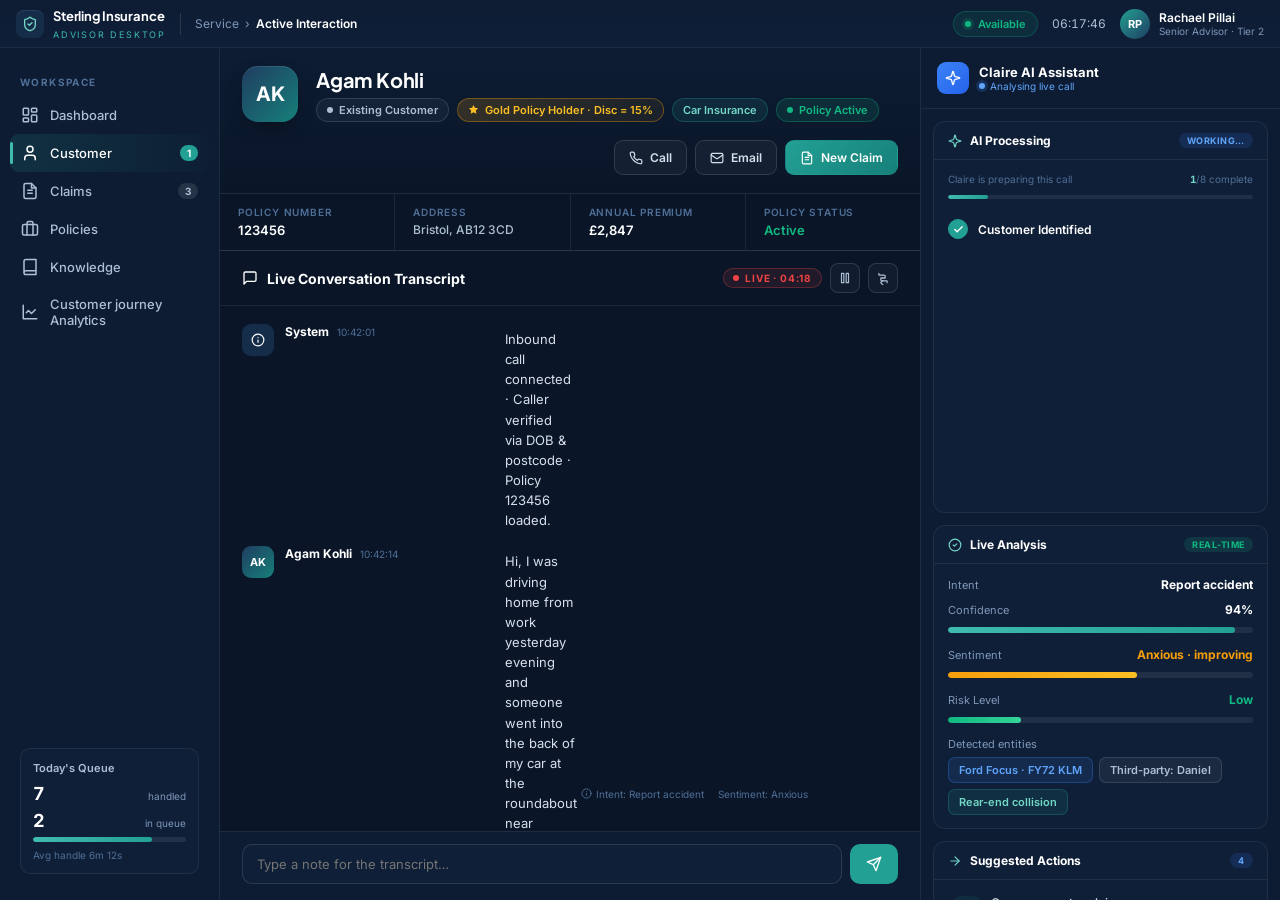
==== agent.html @ 0372c619 "Add files via upload" ====
<!doctype html>
<html lang="en">
  <head>
    <meta charset="UTF-8" />
    <meta name="viewport" content="width=device-width, initial-scale=1.0" />
    <title>Advisor Desktop — Sterling Insurance Group</title>
    <meta name="description" content="Sterling Insurance Group contact centre advisor desktop." />
    <link rel="preconnect" href="https://fonts.googleapis.com" />
    <link rel="preconnect" href="https://fonts.gstatic.com" crossorigin />
    <link href="https://fonts.googleapis.com/css2?family=Inter:wght@400;500;600;700&family=Plus+Jakarta+Sans:wght@500;600;700;800&display=swap" rel="stylesheet" />
    <style>
      :root {
        --navy-950: #060f1e;
        --navy-900: #0a1628;
        --navy-850: #0d1c33;
        --navy-800: #0f1f37;
        --navy-750: #13283f;
        --navy-700: #162d4a;
        --navy-600: #1f3d61;
        --navy-500: #2f5279;
        --navy-400: #4f6f97;
        --navy-300: #7f97b8;
        --navy-200: #aebfd4;
        --navy-100: #d6e0ec;
        --navy-50: #eef2f7;
        --teal-300: #73d6c7;
        --teal-400: #3fbcae;
        --teal-500: #22a093;
        --teal-600: #16807a;
        --blue: #3b82f6;
        --blue-light: #60a5fa;
        --amber: #f59e0b;
        --red: #ef4444;
        --green: #10b981;
        --line: rgba(255,255,255,0.07);
        --line-strong: rgba(255,255,255,0.12);
      }
      * { box-sizing: border-box; }
      html, body { margin: 0; padding: 0; height: 100%; }
      body {
        font-family: 'Inter', system-ui, -apple-system, 'Segoe UI', Roboto, sans-serif;
        background: var(--navy-950);
        color: var(--navy-100);
        overflow: hidden;
        -webkit-font-smoothing: antialiased;
        font-size: 14px;
      }
      .display { font-family: 'Plus Jakarta Sans', 'Inter', system-ui, sans-serif; }
      ::-webkit-scrollbar { width: 8px; height: 8px; }
      ::-webkit-scrollbar-track { background: transparent; }
      ::-webkit-scrollbar-thumb { background: rgba(255,255,255,0.1); border-radius: 8px; }
      ::-webkit-scrollbar-thumb:hover { background: rgba(255,255,255,0.18); }

      .app { display: grid; grid-template-rows: 48px 1fr; height: 100vh; }

      /* Top bar */
      .topbar {
        display: flex; align-items: center; justify-content: space-between;
        padding: 0 16px;
        background: linear-gradient(180deg, var(--navy-850), var(--navy-800));
        border-bottom: 1px solid var(--line);
        z-index: 20;
      }
      .topbar-left { display: flex; align-items: center; gap: 14px; }
      .brand { display: flex; align-items: center; gap: 9px; text-decoration: none; color: #fff; }
      .brand-mark {
        height: 28px; width: 28px; border-radius: 8px; background: var(--navy-700);
        display: grid; place-items: center; box-shadow: inset 0 1px 0 rgba(255,255,255,0.08);
      }
      .brand-mark svg { color: var(--teal-300); }
      .brand-name { font-weight: 700; font-size: 13px; letter-spacing: -0.01em; color: #fff; }
      .brand-sub { font-size: 9px; letter-spacing: 0.2em; text-transform: uppercase; color: var(--teal-400); }
      .topbar-divider { width: 1px; height: 22px; background: var(--line-strong); }
      .crumb { font-size: 12px; color: var(--navy-300); }
      .crumb b { color: #fff; font-weight: 600; }
      .topbar-right { display: flex; align-items: center; gap: 14px; }
      .status-pill {
        display: inline-flex; align-items: center; gap: 7px;
        font-size: 11px; font-weight: 600; color: var(--green);
        padding: 5px 11px; border-radius: 999px;
        background: rgba(16,185,129,0.1); border: 1px solid rgba(16,185,129,0.25);
      }
      .status-pill .dot { height: 6px; width: 6px; border-radius: 50%; background: var(--green); box-shadow: 0 0 0 3px rgba(16,185,129,0.18); animation: blink 2s infinite; }
      .clock { font-size: 12px; color: var(--navy-200); font-variant-numeric: tabular-nums; }
      .advisor { display: flex; align-items: center; gap: 9px; }
      .advisor-avatar {
        height: 30px; width: 30px; border-radius: 50%;
        background: linear-gradient(135deg, var(--teal-500), var(--navy-600));
        display: grid; place-items: center; font-size: 11px; font-weight: 700; color: #fff;
      }
      .advisor-name { font-size: 12px; font-weight: 600; color: #fff; }
      .advisor-role { font-size: 10px; color: var(--navy-300); }

      /* Body grid */
      .body { display: grid; grid-template-columns: 220px 1fr 360px; min-height: 0; }

      /* Left nav */
      .nav {
        background: var(--navy-850); border-right: 1px solid var(--line);
        display: flex; flex-direction: column; padding: 14px 10px;
        overflow-y: auto;
      }
      .nav-section { font-size: 10px; font-weight: 700; letter-spacing: 0.14em; text-transform: uppercase; color: var(--navy-400); padding: 14px 10px 8px; }
      .nav-item {
        display: flex; align-items: center; gap: 11px;
        padding: 10px 11px; border-radius: 9px; cursor: pointer;
        color: var(--navy-200); font-size: 13px; font-weight: 500;
        text-decoration: none; transition: all .15s; position: relative;
      }
      .nav-item:hover { background: rgba(255,255,255,0.04); color: #fff; }
      .nav-item.active { background: linear-gradient(90deg, rgba(34,160,147,0.16), rgba(34,160,147,0.02)); color: #fff; }
      .nav-item.active::before { content: ""; position: absolute; left: 0; top: 8px; bottom: 8px; width: 3px; border-radius: 3px; background: var(--teal-400); }
      .nav-item svg { flex: none; }
      .nav-item .badge { margin-left: auto; font-size: 10px; font-weight: 700; padding: 2px 7px; border-radius: 999px; background: var(--teal-500); color: #fff; }
      .nav-item .badge.muted { background: rgba(255,255,255,0.1); color: var(--navy-200); }
      .nav-footer { margin-top: auto; padding: 12px 10px; }
      .queue-card {
        background: var(--navy-800); border: 1px solid var(--line); border-radius: 10px; padding: 12px;
      }
      .queue-card h4 { margin: 0 0 8px; font-size: 11px; font-weight: 600; color: var(--navy-200); }
      .queue-stat { display: flex; justify-content: space-between; align-items: baseline; margin-bottom: 6px; }
      .queue-stat .v { font-size: 18px; font-weight: 700; color: #fff; font-variant-numeric: tabular-nums; }
      .queue-stat .l { font-size: 10px; color: var(--navy-300); }
      .queue-bar { height: 5px; border-radius: 4px; background: rgba(255,255,255,0.08); overflow: hidden; margin-top: 6px; }
      .queue-bar > span { display: block; height: 100%; background: linear-gradient(90deg, var(--teal-400), var(--teal-500)); border-radius: 4px; }

      /* Main */
      .main { display: grid; grid-template-rows: auto 1fr; min-width: 0; min-height: 0; background: var(--navy-900); }

      /* Customer header */
      .cust-header {
        display: flex; align-items: center; gap: 18px; flex-wrap: wrap;
        padding: 18px 22px; background: linear-gradient(180deg, var(--navy-850), var(--navy-900));
        border-bottom: 1px solid var(--line);
      }
      .cust-avatar {
        height: 56px; width: 56px; border-radius: 16px; flex: none;
        background: linear-gradient(135deg, var(--navy-600), var(--teal-600));
        display: grid; place-items: center; font-size: 20px; font-weight: 700; color: #fff;
        box-shadow: 0 8px 20px -8px rgba(0,0,0,0.6), inset 0 1px 0 rgba(255,255,255,0.1);
      }
      .cust-id { min-width: 0; }
      .cust-id h1 { margin: 0; font-size: 20px; font-weight: 700; color: #fff; letter-spacing: -0.01em; }
      .cust-id .meta { display: flex; flex-wrap: wrap; gap: 8px; margin-top: 6px; }
      .chip {
        display: inline-flex; align-items: center; gap: 6px;
        font-size: 11px; font-weight: 600; padding: 4px 10px; border-radius: 999px;
        border: 1px solid var(--line-strong); background: rgba(255,255,255,0.04); color: var(--navy-200);
      }
      .chip.gold { background: linear-gradient(135deg, rgba(245,158,11,0.18), rgba(245,158,11,0.06)); border-color: rgba(245,158,11,0.35); color: #fbbf24; }
      .chip.teal { background: rgba(34,160,147,0.12); border-color: rgba(34,160,147,0.3); color: var(--teal-300); }
      .chip.active { background: rgba(16,185,129,0.12); border-color: rgba(16,185,129,0.3); color: var(--green); }
      .chip .pip { height: 6px; width: 6px; border-radius: 50%; background: currentColor; }
      .cust-actions { margin-left: auto; display: flex; gap: 8px; }
      .btn {
        display: inline-flex; align-items: center; gap: 7px;
        font-family: inherit; font-size: 12px; font-weight: 600; cursor: pointer;
        padding: 9px 14px; border-radius: 9px; border: 1px solid var(--line-strong);
        background: rgba(255,255,255,0.04); color: var(--navy-100); transition: all .15s;
      }
      .btn:hover { background: rgba(255,255,255,0.08); color: #fff; }
      .btn.primary { background: linear-gradient(135deg, var(--teal-500), var(--teal-600)); border-color: transparent; color: #fff; }
      .btn.primary:hover { filter: brightness(1.08); }
      .btn.blue { background: linear-gradient(135deg, var(--blue), #2563eb); border-color: transparent; color: #fff; }

      /* Customer detail strip */
      .cust-strip {
        display: grid; grid-template-columns: repeat(4, 1fr); gap: 1px;
        background: var(--line); border-bottom: 1px solid var(--line);
      }
      .cust-strip .cell { background: var(--navy-900); padding: 12px 18px; }
      .cust-strip .k { font-size: 10px; font-weight: 600; letter-spacing: 0.08em; text-transform: uppercase; color: var(--navy-400); }
      .cust-strip .v { font-size: 13px; font-weight: 600; color: #fff; margin-top: 4px; }
      .cust-strip .v.small { font-size: 12px; font-weight: 500; color: var(--navy-200); }

      /* Transcript */
      .transcript-wrap { display: grid; grid-template-rows: auto 1fr auto; min-height: 0; }
      .panel-head {
        display: flex; align-items: center; justify-content: space-between;
        padding: 12px 22px; border-bottom: 1px solid var(--line);
      }
      .panel-head h2 { margin: 0; font-size: 14px; font-weight: 700; color: #fff; display: flex; align-items: center; gap: 9px; }
      .panel-head .tools { display: flex; gap: 8px; align-items: center; }
      .live-tag {
        display: inline-flex; align-items: center; gap: 6px;
        font-size: 10px; font-weight: 700; letter-spacing: 0.08em; text-transform: uppercase;
        color: var(--red); padding: 3px 9px; border-radius: 999px;
        background: rgba(239,68,68,0.1); border: 1px solid rgba(239,68,68,0.3);
      }
      .live-tag .dot { height: 6px; width: 6px; border-radius: 50%; background: var(--red); animation: blink 1.4s infinite; }
      .icon-btn {
        height: 30px; width: 30px; border-radius: 8px; display: grid; place-items: center;
        border: 1px solid var(--line-strong); background: rgba(255,255,255,0.03); color: var(--navy-200);
        cursor: pointer; transition: all .15s;
      }
      .icon-btn:hover { background: rgba(255,255,255,0.08); color: #fff; }

      .transcript { overflow-y: auto; padding: 18px 22px; }
      .msg { display: flex; gap: 11px; margin-bottom: 16px; animation: rise .35s ease-out both; }
      .msg .av {
        height: 32px; width: 32px; border-radius: 9px; flex: none; display: grid; place-items: center;
        font-size: 11px; font-weight: 700; color: #fff;
      }
      .msg.customer .av { background: linear-gradient(135deg, var(--navy-600), var(--teal-600)); }
      .msg.agent .av { background: linear-gradient(135deg, var(--teal-500), var(--navy-600)); }
      .msg.ai .av { background: linear-gradient(135deg, var(--blue), #2563eb); }
      .msg.system .av { background: var(--navy-700); }
      .msg .body { min-width: 0; }
      .msg .row { display: flex; align-items: baseline; gap: 8px; }
      .msg .who { font-size: 12px; font-weight: 700; color: #fff; }
      .msg .tag { font-size: 9px; font-weight: 700; letter-spacing: 0.06em; text-transform: uppercase; padding: 1px 6px; border-radius: 4px; }
      .msg.ai .tag { background: rgba(59,130,246,0.18); color: var(--blue-light); }
      .msg .time { font-size: 10px; color: var(--navy-400); }
      .msg .bubble { margin-top: 5px; font-size: 13px; line-height: 1.55; color: var(--navy-100); max-width: 560px; }
      .msg .meta-row { display: flex; gap: 14px; margin-top: 6px; font-size: 10px; color: var(--navy-400); }
      .msg .meta-row span { display: inline-flex; align-items: center; gap: 4px; }
      .typing { display: inline-flex; gap: 4px; padding: 10px 14px; background: var(--navy-800); border: 1px solid var(--line); border-radius: 12px; border-bottom-left-radius: 4px; }
      .typing span { height: 7px; width: 7px; border-radius: 50%; background: var(--navy-300); animation: blink 1.2s infinite; }
      .typing span:nth-child(2) { animation-delay: .2s; }
      .typing span:nth-child(3) { animation-delay: .4s; }

      .composer { display: flex; gap: 8px; padding: 12px 22px 16px; border-top: 1px solid var(--line); background: var(--navy-850); }
      .composer input {
        flex: 1; background: var(--navy-800); border: 1px solid var(--line-strong); border-radius: 10px;
        padding: 11px 14px; font-size: 13px; color: #fff; font-family: inherit; outline: none; transition: border-color .15s;
      }
      .composer input:focus { border-color: var(--teal-500); }
      .composer button {
        background: var(--teal-500); color: #fff; border: none; border-radius: 10px; padding: 0 16px;
        font-weight: 600; cursor: pointer; display: grid; place-items: center; transition: background .15s;
      }
      .composer button:hover { background: var(--teal-600); }

      /* Right panel */
      .right { background: var(--navy-850); border-left: 1px solid var(--line); overflow-y: auto; }
      .ai-head { padding: 14px 16px; border-bottom: 1px solid var(--line); display: flex; align-items: center; gap: 10px; }
      .ai-head .av { height: 32px; width: 32px; border-radius: 9px; background: linear-gradient(135deg, var(--blue), #2563eb); display: grid; place-items: center; }
      .ai-head .av svg { color: #fff; }
      .ai-head h3 { margin: 0; font-size: 13px; font-weight: 700; color: #fff; }
      .ai-head .s { font-size: 10px; color: var(--blue-light); display: flex; align-items: center; gap: 5px; }
      .ai-head .s .dot { height: 6px; width: 6px; border-radius: 50%; background: var(--blue-light); box-shadow: 0 0 0 3px rgba(59,130,246,0.2); animation: blink 2s infinite; }

      .card { margin: 12px; background: var(--navy-800); border: 1px solid var(--line); border-radius: 12px; overflow: hidden; }
      .card-h { display: flex; align-items: center; justify-content: space-between; padding: 11px 14px; border-bottom: 1px solid var(--line); }
      .card-h .t { font-size: 12px; font-weight: 700; color: #fff; display: flex; align-items: center; gap: 8px; }
      .card-h .t svg { color: var(--teal-300); }
      .card-h .pill { font-size: 9px; font-weight: 700; letter-spacing: 0.06em; text-transform: uppercase; padding: 2px 8px; border-radius: 999px; }
      .card-b { padding: 13px 14px; }

      .metric { display: flex; align-items: center; justify-content: space-between; margin-bottom: 10px; }
      .metric:last-child { margin-bottom: 0; }
      .metric .l { font-size: 11px; color: var(--navy-300); }
      .metric .v { font-size: 12px; font-weight: 700; color: #fff; display: inline-flex; align-items: center; gap: 6px; }
      .meter { height: 6px; border-radius: 4px; background: rgba(255,255,255,0.07); overflow: hidden; margin-top: 4px; }
      .meter > span { display: block; height: 100%; border-radius: 4px; }

      .tag-row { display: flex; flex-wrap: wrap; gap: 6px; }
      .tag-row .t {
        font-size: 11px; font-weight: 600; padding: 5px 10px; border-radius: 7px;
        background: rgba(255,255,255,0.05); border: 1px solid var(--line-strong); color: var(--navy-200);
      }
      .tag-row .t.primary { background: rgba(34,160,147,0.12); border-color: rgba(34,160,147,0.3); color: var(--teal-300); }
      .tag-row .t.warn { background: rgba(245,158,11,0.12); border-color: rgba(245,158,11,0.3); color: var(--amber); }
      .tag-row .t.danger { background: rgba(239,68,68,0.12); border-color: rgba(239,68,68,0.3); color: var(--red); }
      .tag-row .t.info { background: rgba(59,130,246,0.12); border-color: rgba(59,130,246,0.3); color: var(--blue-light); }

      .action { display: flex; align-items: center; gap: 10px; padding: 9px 11px; border-radius: 9px; cursor: pointer; transition: background .15s; }
      .action:hover { background: rgba(255,255,255,0.05); }
      .action .ic { height: 28px; width: 28px; border-radius: 8px; background: rgba(34,160,147,0.1); display: grid; place-items: center; flex: none; }
      .action .ic svg { color: var(--teal-300); }
      .action .tx { font-size: 12px; font-weight: 500; color: var(--navy-100); line-height: 1.3; }
      .action .tx small { display: block; font-size: 10px; color: var(--navy-400); font-weight: 400; margin-top: 1px; }
      .action .arr { margin-left: auto; color: var(--navy-400); }

      .kbitem { padding: 10px 0; border-bottom: 1px solid var(--line); }
      .kbitem:last-child { border-bottom: none; padding-bottom: 0; }
      .kbitem:first-child { padding-top: 0; }
      .kbitem .ttl { font-size: 12px; font-weight: 600; color: #fff; display: flex; align-items: center; gap: 7px; }
      .kbitem .ttl .match { margin-left: auto; font-size: 10px; font-weight: 700; color: var(--teal-300); }
      .kbitem .d { font-size: 11px; color: var(--navy-300); margin-top: 3px; line-height: 1.4; }
      .kbitem .meta { font-size: 10px; color: var(--navy-400); margin-top: 4px; }

      .summary p { margin: 0 0 8px; font-size: 12px; line-height: 1.55; color: var(--navy-100); }
      .summary p:last-child { margin-bottom: 0; }
      .summary .hl { color: var(--teal-300); font-weight: 600; }

      .email-box { font-size: 12px; line-height: 1.55; color: var(--navy-100); }
      .email-box .to { font-size: 11px; color: var(--navy-300); margin-bottom: 8px; padding-bottom: 8px; border-bottom: 1px solid var(--line); }
      .email-box .subj { font-weight: 700; color: #fff; margin-bottom: 6px; }
      .email-box .body { white-space: pre-line; }
      .email-actions { display: flex; gap: 7px; margin-top: 12px; padding-top: 11px; border-top: 1px solid var(--line); }
      .email-actions .btn { padding: 7px 12px; font-size: 11px; }

      .check { display: flex; align-items: flex-start; gap: 10px; padding: 8px 0; }
      .check .box { height: 18px; width: 18px; border-radius: 6px; border: 1.5px solid var(--line-strong); flex: none; display: grid; place-items: center; margin-top: 1px; }
      .check.done .box { background: var(--teal-500); border-color: var(--teal-500); }
      .check.done .box svg { color: #fff; }
      .check .tx { font-size: 12px; color: var(--navy-100); line-height: 1.4; }
      .check.done .tx { color: var(--navy-300); text-decoration: line-through; }
      .check .tx small { display: block; font-size: 10px; color: var(--navy-400); }

      /* AI Assistant processing feed */
      .ai-task {
        display: flex; align-items: center; gap: 10px; padding: 8px 0;
        opacity: 0; transform: translateY(6px);
        transition: opacity .55s ease, transform .55s ease;
      }
      .ai-task.show { opacity: 1; transform: none; }
      .ai-task .tick {
        height: 20px; width: 20px; border-radius: 50%; flex: none;
        background: var(--navy-700); border: 1.5px solid var(--line-strong);
        display: grid; place-items: center;
        transform: scale(0.6); opacity: 0.5;
        transition: background .35s ease, border-color .35s ease, transform .35s cubic-bezier(.34,1.56,.64,1), opacity .35s ease;
      }
      .ai-task.show .tick {
        background: var(--teal-500); border-color: var(--teal-500);
        transform: scale(1); opacity: 1;
      }
      .ai-task .tick svg { color: #fff; opacity: 0; transition: opacity .25s ease .15s; }
      .ai-task.show .tick svg { opacity: 1; }
      .ai-task .tx { font-size: 12px; font-weight: 500; color: var(--navy-400); transition: color .4s ease; }
      .ai-task.show .tx { color: #fff; font-weight: 600; }
      .ai-progress-track { height: 4px; border-radius: 4px; background: rgba(255,255,255,0.07); overflow: hidden; margin-top: 4px; margin-bottom: 12px; }
      .ai-progress-track > span { display: block; height: 100%; width: 0%; border-radius: 4px; background: linear-gradient(90deg, var(--teal-400), var(--teal-500)); transition: width .55s ease; }
      .ai-status-line { font-size: 10px; color: var(--navy-400); margin-bottom: 10px; display: flex; align-items: center; justify-content: space-between; }
      .ai-status-line .n { font-variant-numeric: tabular-nums; color: var(--teal-300); font-weight: 700; }

      @keyframes blink { 0%,100% { opacity: 1; } 50% { opacity: 0.35; } }
      @keyframes rise { from { opacity: 0; transform: translateY(8px); } to { opacity: 1; transform: none; } }

      @media (max-width: 1180px) {
        .body { grid-template-columns: 64px 1fr 340px; }
        .nav-item span.label, .nav-section, .nav-footer { display: none; }
        .nav-item { justify-content: center; }
        .nav-item .badge { display: none; }
      }
      @media (max-width: 900px) {
        .body { grid-template-columns: 64px 1fr; }
        .right { display: none; }
        .cust-strip { grid-template-columns: repeat(2, 1fr); }
      }
    </style>
  </head>
  <body>
    <div class="app">
      <!-- Top bar -->
      <header class="topbar">
        <div class="topbar-left">
          <a class="brand" href="#" aria-label="Sterling Insurance Group">
            <span class="brand-mark">
              <svg xmlns="http://www.w3.org/2000/svg" width="16" height="16" viewBox="0 0 24 24" fill="none" stroke="currentColor" stroke-width="2" stroke-linecap="round" stroke-linejoin="round"><path d="M20 13c0 5-3.5 7.5-7.66 8.95a1 1 0 0 1-.67-.01C7.5 20.5 4 18 4 13V6a1 1 0 0 1 1-1c2 0 4.5-1.2 6.24-2.72a1.17 1.17 0 0 1 1.52 0C14.51 3.81 17 5 19 5a1 1 0 0 1 1 1z"/><path d="m9 12 2 2 4-4"/></svg>
            </span>
            <span>
              <span class="brand-name display">Sterling Insurance</span><br />
              <span class="brand-sub">Advisor Desktop</span>
            </span>
          </a>
          <span class="topbar-divider"></span>
          <span class="crumb">Service &nbsp;›&nbsp; <b>Active Interaction</b></span>
        </div>
        <div class="topbar-right">
          <span class="status-pill"><span class="dot"></span> Available</span>
          <span class="clock" id="clock">--:--:--</span>
          <div class="advisor">
            <div class="advisor-avatar">RP</div>
            <div>
              <div class="advisor-name">Rachael Pillai</div>
              <div class="advisor-role">Senior Advisor · Tier 2</div>
            </div>
          </div>
        </div>
      </header>

      <div class="body">
        <!-- Left nav -->
        <nav class="nav">
          <div class="nav-section">Workspace</div>
          <a class="nav-item" href="#">
            <svg xmlns="http://www.w3.org/2000/svg" width="18" height="18" viewBox="0 0 24 24" fill="none" stroke="currentColor" stroke-width="2" stroke-linecap="round" stroke-linejoin="round"><rect width="7" height="9" x="3" y="3" rx="1"/><rect width="7" height="5" x="14" y="3" rx="1"/><rect width="7" height="9" x="14" y="12" rx="1"/><rect width="7" height="5" x="3" y="16" rx="1"/></svg>
            <span class="label">Dashboard</span>
          </a>
          <a class="nav-item active" href="#">
            <svg xmlns="http://www.w3.org/2000/svg" width="18" height="18" viewBox="0 0 24 24" fill="none" stroke="currentColor" stroke-width="2" stroke-linecap="round" stroke-linejoin="round"><path d="M19 21v-2a4 4 0 0 0-4-4H9a4 4 0 0 0-4 4v2"/><circle cx="12" cy="7" r="4"/></svg>
            <span class="label">Customer</span>
            <span class="badge">1</span>
          </a>
          <a class="nav-item" href="#">
            <svg xmlns="http://www.w3.org/2000/svg" width="18" height="18" viewBox="0 0 24 24" fill="none" stroke="currentColor" stroke-width="2" stroke-linecap="round" stroke-linejoin="round"><path d="M14 2H6a2 2 0 0 0-2 2v16a2 2 0 0 0 2 2h12a2 2 0 0 0 2-2V8z"/><path d="M14 2v6h6"/><path d="M9 15h6"/><path d="M9 11h6"/></svg>
            <span class="label">Claims</span>
            <span class="badge muted">3</span>
          </a>
          <a class="nav-item" href="#">
            <svg xmlns="http://www.w3.org/2000/svg" width="18" height="18" viewBox="0 0 24 24" fill="none" stroke="currentColor" stroke-width="2" stroke-linecap="round" stroke-linejoin="round"><path d="M16 20V4a2 2 0 0 0-2-2h-4a2 2 0 0 0-2 2v16"/><rect width="20" height="14" x="2" y="6" rx="2"/></svg>
            <span class="label">Policies</span>
          </a>
          <a class="nav-item" href="#">
            <svg xmlns="http://www.w3.org/2000/svg" width="18" height="18" viewBox="0 0 24 24" fill="none" stroke="currentColor" stroke-width="2" stroke-linecap="round" stroke-linejoin="round"><path d="M4 19.5v-15A2.5 2.5 0 0 1 6.5 2H20v20H6.5a2.5 2.5 0 0 1 0-5H20"/></svg>
            <span class="label">Knowledge</span>
          </a>
          <a class="nav-item" href="#">
            <svg xmlns="http://www.w3.org/2000/svg" width="18" height="18" viewBox="0 0 24 24" fill="none" stroke="currentColor" stroke-width="2" stroke-linecap="round" stroke-linejoin="round"><path d="M3 3v18h18"/><path d="m19 9-5 5-4-4-3 3"/></svg>
            <span class="label">Customer journey Analytics</span>
          </a>

          <div class="nav-footer">
            <div class="queue-card">
              <h4>Today's Queue</h4>
              <div class="queue-stat"><span class="v">7</span><span class="l">handled</span></div>
              <div class="queue-stat"><span class="v">2</span><span class="l">in queue</span></div>
              <div class="queue-bar"><span style="width:78%"></span></div>
              <div style="font-size:10px;color:var(--navy-400);margin-top:7px;">Avg handle 6m 12s</div>
            </div>
          </div>
        </nav>

        <!-- Main -->
        <main class="main">
          <!-- Customer header -->
          <div class="cust-header">
            <div class="cust-avatar">AK</div>
            <div class="cust-id">
              <h1 class="display">Agam Kohli</h1>
              <div class="meta">
                <span class="chip"><span class="pip"></span> Existing Customer</span>
                <span class="chip gold"><svg xmlns="http://www.w3.org/2000/svg" width="11" height="11" viewBox="0 0 24 24" fill="currentColor"><path d="m12 2 3.09 6.26L22 9.27l-5 4.87 1.18 6.88L12 17.77l-6.18 3.25L7 14.14 2 9.27l6.91-1.01z"/></svg> Gold Policy Holder · Disc = 15%</span>
                <span class="chip teal">Car Insurance</span>
                <span class="chip active"><span class="pip"></span> Policy Active</span>
              </div>
            </div>
            <div class="cust-actions">
              <button class="btn"><svg xmlns="http://www.w3.org/2000/svg" width="14" height="14" viewBox="0 0 24 24" fill="none" stroke="currentColor" stroke-width="2" stroke-linecap="round" stroke-linejoin="round"><path d="M22 16.92v3a2 2 0 0 1-2.18 2 19.79 19.79 0 0 1-8.63-3.07 19.5 19.5 0 0 1-6-6 19.79 19.79 0 0 1-3.07-8.67A2 2 0 0 1 4.11 2h3a2 2 0 0 1 2 1.72c.127.96.361 1.903.7 2.81a2 2 0 0 1-.45 2.11L8.09 9.91a16 16 0 0 0 6 6l1.27-1.27a2 2 0 0 1 2.11-.45c.907.339 1.85.573 2.81.7A2 2 0 0 1 22 16.92z"/></svg> Call</button>
              <button class="btn"><svg xmlns="http://www.w3.org/2000/svg" width="14" height="14" viewBox="0 0 24 24" fill="none" stroke="currentColor" stroke-width="2" stroke-linecap="round" stroke-linejoin="round"><rect width="20" height="16" x="2" y="4" rx="2"/><path d="m22 7-8.97 5.7a1.94 1.94 0 0 1-2.06 0L2 7"/></svg> Email</button>
              <button class="btn primary"><svg xmlns="http://www.w3.org/2000/svg" width="14" height="14" viewBox="0 0 24 24" fill="none" stroke="currentColor" stroke-width="2" stroke-linecap="round" stroke-linejoin="round"><path d="M14 2H6a2 2 0 0 0-2 2v16a2 2 0 0 0 2 2h12a2 2 0 0 0 2-2V8z"/><path d="M14 2v6h6"/><path d="M9 15h6"/><path d="M9 11h6"/></svg> New Claim</button>
            </div>
          </div>

          <!-- Customer detail strip -->
          <div class="cust-strip">
            <div class="cell"><div class="k">Policy Number</div><div class="v">123456</div></div>
            <div class="cell"><div class="k">Address</div><div class="v small">Bristol, AB12 3CD</div></div>
            <div class="cell"><div class="k">Annual Premium</div><div class="v">£2,847</div></div>
            <div class="cell"><div class="k">Policy Status</div><div class="v" style="color:var(--green);">Active</div></div>
          </div>

          <!-- Transcript -->
          <div class="transcript-wrap">
            <div class="panel-head">
              <h2>
                <svg xmlns="http://www.w3.org/2000/svg" width="16" height="16" viewBox="0 0 24 24" fill="none" stroke="currentColor" stroke-width="2" stroke-linecap="round" stroke-linejoin="round"><path d="M21 15a2 2 0 0 1-2 2H7l-4 4V5a2 2 0 0 1 2-2h14a2 2 0 0 1 2 2z"/></svg>
                Live Conversation Transcript
              </h2>
              <div class="tools">
                <span class="live-tag"><span class="dot"></span> Live · 04:18</span>
                <button class="icon-btn" title="Pause"><svg xmlns="http://www.w3.org/2000/svg" width="14" height="14" viewBox="0 0 24 24" fill="none" stroke="currentColor" stroke-width="2" stroke-linecap="round" stroke-linejoin="round"><rect width="4" height="16" x="6" y="4"/><rect width="4" height="16" x="14" y="4"/></svg></button>
                <button class="icon-btn" title="Transfer"><svg xmlns="http://www.w3.org/2000/svg" width="14" height="14" viewBox="0 0 24 24" fill="none" stroke="currentColor" stroke-width="2" stroke-linecap="round" stroke-linejoin="round"><path d="M5 4v3h8.5a2.5 2.5 0 0 1 0 5H8"/><path d="m12 16-4 4 4 4"/><path d="M19 20v-3h-8.5a2.5 2.5 0 0 1 0-5H16"/></svg></button>
              </div>
            </div>

            <div class="transcript" id="transcript">
              <div class="msg system">
                <div class="av"><svg xmlns="http://www.w3.org/2000/svg" width="14" height="14" viewBox="0 0 24 24" fill="none" stroke="currentColor" stroke-width="2" stroke-linecap="round" stroke-linejoin="round"><circle cx="12" cy="12" r="10"/><path d="M12 16v-4"/><path d="M12 8h.01"/></svg></div>
                <div class="body">
                  <div class="row"><span class="who">System</span><span class="time">10:42:01</span></div>
                  <div class="bubble">Inbound call connected · Caller verified via DOB &amp; postcode · Policy 123456 loaded.</div>
                </div>
              </div>

              <div class="msg customer">
                <div class="av">AK</div>
                <div class="body">
                  <div class="row"><span class="who">Agam Kohli</span><span class="time">10:42:14</span></div>
                  <div class="bubble">Hi, I was driving home from work yesterday evening and someone went into the back of my car at the roundabout near Sainsbury's. There's quite a bit of damage to the rear bumper and the boot won't close properly now.</div>
                  <div class="meta-row"><span><svg xmlns="http://www.w3.org/2000/svg" width="11" height="11" viewBox="0 0 24 24" fill="none" stroke="currentColor" stroke-width="2" stroke-linecap="round" stroke-linejoin="round"><circle cx="12" cy="12" r="10"/><path d="M12 16v-4"/><path d="M12 8h.01"/></svg> Intent: Report accident</span><span>Sentiment: Anxious</span></div>
                </div>
              </div>

              <div class="msg agent">
                <div class="av">RP</div>
                <div class="body">
                  <div class="row"><span class="who">Rachael (Advisor)</span><span class="time">10:42:39</span></div>
                  <div class="bubble">I'm really sorry to hear that, Mr Kohli — glad you're okay. Let's get this logged for you straight away. Was anyone else in the vehicle with you, and were there any injuries at all?</div>
                </div>
              </div>

              <div class="msg customer">
                <div class="av">AK</div>
                <div class="body">
                  <div class="row"><span class="who">Agam Kohli</span><span class="time">10:42:58</span></div>
                  <div class="bubble">No, just me, and no injuries thank goodness. The other driver admitted it was their fault and we swapped details at the scene.</div>
                </div>
              </div>

              <div class="msg ai">
                <div class="av"><svg xmlns="http://www.w3.org/2000/svg" width="14" height="14" viewBox="0 0 24 24" fill="none" stroke="currentColor" stroke-width="2" stroke-linecap="round" stroke-linejoin="round"><path d="M9.937 15.5A2 2 0 0 0 8.5 14.063l-6.135-1.582a.5.5 0 0 1 0-.962L8.5 9.936A2 2 0 0 0 9.937 8.5l1.582-6.135a.5.5 0 0 1 .962 0L14.063 8.5A2 2 0 0 0 15.5 9.937l6.135 1.581a.5.5 0 0 1 0 .964L15.5 14.063a2 2 0 0 0-1.437 1.437l-1.582 6.135a.5.5 0 0 1-.962 0z"/></svg></div>
                <div class="body">
                  <div class="row"><span class="who">Claire AI</span><span class="tag">Copilot</span><span class="time">10:43:02</span></div>
                  <div class="bubble">Third-party admitted liability at scene — capture TP name, registration and insurer. Customer is Gold tier (15% discount) with protected NCD, so no-claim impact on bonus. Recommend: open claim, arrange approved repairer pickup, and flag courtesy car entitlement.</div>
                </div>
              </div>

              <div class="msg agent">
                <div class="av">RP</div>
                <div class="body">
                  <div class="row"><span class="who">Rachael (Advisor)</span><span class="time">10:43:21</span></div>
                  <div class="bubble">That's helpful, thank you. Could you share the other driver's name and registration for me? And do you have any photos of the damage you could upload through the app?</div>
                </div>
              </div>

              <div class="msg customer">
                <div class="av">AK</div>
                <div class="body">
                  <div class="row"><span class="who">Agam Kohli</span><span class="time">10:43:47</span></div>
                  <div class="bubble">Yes, the other car was a silver Ford Focus, registration FY72 KLM, driver's name was Daniel. I've got a few photos on my phone — I can send them over.</div>
                </div>
              </div>

              <div class="msg customer" id="typingMsg">
                <div class="av">AK</div>
                <div class="body">
                  <div class="row"><span class="who">Agam Kohli</span><span class="time">10:44:10</span></div>
                  <div class="typing"><span></span><span></span><span></span></div>
                </div>
              </div>
            </div>

            <form class="composer" id="composer" onsubmit="return false;">
              <input id="composerInput" type="text" placeholder="Type a note for the transcript…" autocomplete="off" />
              <button type="submit" title="Send"><svg xmlns="http://www.w3.org/2000/svg" width="16" height="16" viewBox="0 0 24 24" fill="none" stroke="currentColor" stroke-width="2" stroke-linecap="round" stroke-linejoin="round"><path d="m22 2-7 20-4-9-9-4Z"/><path d="M22 2 11 13"/></svg></button>
            </form>
          </div>
        </main>

        <!-- Right panel -->
        <aside class="right">
          <div class="ai-head">
            <div class="av"><svg xmlns="http://www.w3.org/2000/svg" width="16" height="16" viewBox="0 0 24 24" fill="none" stroke="currentColor" stroke-width="2" stroke-linecap="round" stroke-linejoin="round"><path d="M9.937 15.5A2 2 0 0 0 8.5 14.063l-6.135-1.582a.5.5 0 0 1 0-.962L8.5 9.936A2 2 0 0 0 9.937 8.5l1.582-6.135a.5.5 0 0 1 .962 0L14.063 8.5A2 2 0 0 0 15.5 9.937l6.135 1.581a.5.5 0 0 1 0 .964L15.5 14.063a2 2 0 0 0-1.437 1.437l-1.582 6.135a.5.5 0 0 1-.962 0z"/></svg></div>
            <div>
              <h3>Claire AI Assistant</h3>
              <div class="s"><span class="dot"></span> Analysing live call</div>
            </div>
          </div>

          <!-- AI Processing Feed -->
          <div class="card">
            <div class="card-h"><span class="t"><svg xmlns="http://www.w3.org/2000/svg" width="14" height="14" viewBox="0 0 24 24" fill="none" stroke="currentColor" stroke-width="2" stroke-linecap="round" stroke-linejoin="round"><path d="M9.937 15.5A2 2 0 0 0 8.5 14.063l-6.135-1.582a.5.5 0 0 1 0-.962L8.5 9.936A2 2 0 0 0 9.937 8.5l1.582-6.135a.5.5 0 0 1 .962 0L14.063 8.5A2 2 0 0 0 15.5 9.937l6.135 1.581a.5.5 0 0 1 0 .964L15.5 14.063a2 2 0 0 0-1.437 1.437l-1.582 6.135a.5.5 0 0 1-.962 0z"/></svg> AI Processing</span><span class="pill" id="aiTaskPill" style="background:rgba(59,130,246,0.15);color:var(--blue-light);">Working…</span></div>
            <div class="card-b">
              <div class="ai-status-line"><span>Claire is preparing this call</span><span><span class="n" id="aiTaskCount">0</span>/8 complete</span></div>
              <div class="ai-progress-track"><span id="aiProgressBar"></span></div>
              <div id="aiTaskList">
                <div class="ai-task" data-task="Customer Identified">
                  <div class="tick"><svg xmlns="http://www.w3.org/2000/svg" width="11" height="11" viewBox="0 0 24 24" fill="none" stroke="currentColor" stroke-width="3" stroke-linecap="round" stroke-linejoin="round"><path d="M20 6 9 17l-5-5"/></svg></div>
                  <div class="tx">Customer Identified</div>
                </div>
                <div class="ai-task" data-task="Policy Retrieved">
                  <div class="tick"><svg xmlns="http://www.w3.org/2000/svg" width="11" height="11" viewBox="0 0 24 24" fill="none" stroke="currentColor" stroke-width="3" stroke-linecap="round" stroke-linejoin="round"><path d="M20 6 9 17l-5-5"/></svg></div>
                  <div class="tx">Policy Retrieved</div>
                </div>
                <div class="ai-task" data-task="Identity Verified">
                  <div class="tick"><svg xmlns="http://www.w3.org/2000/svg" width="11" height="11" viewBox="0 0 24 24" fill="none" stroke="currentColor" stroke-width="3" stroke-linecap="round" stroke-linejoin="round"><path d="M20 6 9 17l-5-5"/></svg></div>
                  <div class="tx">Identity Verified</div>
                </div>
                <div class="ai-task" data-task="Intent Detected">
                  <div class="tick"><svg xmlns="http://www.w3.org/2000/svg" width="11" height="11" viewBox="0 0 24 24" fill="none" stroke="currentColor" stroke-width="3" stroke-linecap="round" stroke-linejoin="round"><path d="M20 6 9 17l-5-5"/></svg></div>
                  <div class="tx">Intent Detected</div>
                </div>
                <div class="ai-task" data-task="Sentiment Analysed">
                  <div class="tick"><svg xmlns="http://www.w3.org/2000/svg" width="11" height="11" viewBox="0 0 24 24" fill="none" stroke="currentColor" stroke-width="3" stroke-linecap="round" stroke-linejoin="round"><path d="M20 6 9 17l-5-5"/></svg></div>
                  <div class="tx">Sentiment Analysed</div>
                </div>
                <div class="ai-task" data-task="Claims Guidance Retrieved">
                  <div class="tick"><svg xmlns="http://www.w3.org/2000/svg" width="11" height="11" viewBox="0 0 24 24" fill="none" stroke="currentColor" stroke-width="3" stroke-linecap="round" stroke-linejoin="round"><path d="M20 6 9 17l-5-5"/></svg></div>
                  <div class="tx">Claims Guidance Retrieved</div>
                </div>
                <div class="ai-task" data-task="Advisor Brief Generated">
                  <div class="tick"><svg xmlns="http://www.w3.org/2000/svg" width="11" height="11" viewBox="0 0 24 24" fill="none" stroke="currentColor" stroke-width="3" stroke-linecap="round" stroke-linejoin="round"><path d="M20 6 9 17l-5-5"/></svg></div>
                  <div class="tx">Advisor Brief Generated</div>
                </div>
                <div class="ai-task" data-task="Follow-up Email Drafted">
                  <div class="tick"><svg xmlns="http://www.w3.org/2000/svg" width="11" height="11" viewBox="0 0 24 24" fill="none" stroke="currentColor" stroke-width="3" stroke-linecap="round" stroke-linejoin="round"><path d="M20 6 9 17l-5-5"/></svg></div>
                  <div class="tx">Follow-up Email Drafted</div>
                </div>
              </div>
            </div>
          </div>

          <!-- Intent / Sentiment / Risk -->
          <div class="card">
            <div class="card-h"><span class="t"><svg xmlns="http://www.w3.org/2000/svg" width="14" height="14" viewBox="0 0 24 24" fill="none" stroke="currentColor" stroke-width="2" stroke-linecap="round" stroke-linejoin="round"><circle cx="12" cy="12" r="10"/><path d="m9 12 2 2 4-4"/></svg> Live Analysis</span><span class="pill" style="background:rgba(16,185,129,0.15);color:var(--green);">Real-time</span></div>
            <div class="card-b">
              <div class="metric"><span class="l">Intent</span><span class="v">Report accident</span></div>
              <div class="metric"><span class="l">Confidence</span><span class="v">94%</span></div>
              <div class="meter"><span style="width:94%;background:linear-gradient(90deg,var(--teal-400),var(--teal-500));"></span></div>

              <div class="metric" style="margin-top:14px;"><span class="l">Sentiment</span><span class="v" style="color:var(--amber);">Anxious · improving</span></div>
              <div class="meter"><span style="width:62%;background:linear-gradient(90deg,#f59e0b,#fbbf24);"></span></div>

              <div class="metric" style="margin-top:14px;"><span class="l">Risk Level</span><span class="v" style="color:var(--green);">Low</span></div>
              <div class="meter"><span style="width:24%;background:linear-gradient(90deg,#10b981,#34d399);"></span></div>

              <div style="margin-top:14px;"><span class="l" style="font-size:11px;color:var(--navy-300);display:block;margin-bottom:6px;">Detected entities</span>
                <div class="tag-row">
                  <span class="t info">Ford Focus · FY72 KLM</span>
                  <span class="t">Third-party: Daniel</span>
                  <span class="t primary">Rear-end collision</span>
                </div>
              </div>
            </div>
          </div>

          <!-- Suggested Actions -->
          <div class="card">
            <div class="card-h"><span class="t"><svg xmlns="http://www.w3.org/2000/svg" width="14" height="14" viewBox="0 0 24 24" fill="none" stroke="currentColor" stroke-width="2" stroke-linecap="round" stroke-linejoin="round"><path d="M5 12h14"/><path d="m12 5 7 7-7 7"/></svg> Suggested Actions</span><span class="pill" style="background:rgba(59,130,246,0.15);color:var(--blue-light);">4</span></div>
            <div class="card-b" style="padding:6px 8px;">
              <div class="action"><div class="ic"><svg xmlns="http://www.w3.org/2000/svg" width="14" height="14" viewBox="0 0 24 24" fill="none" stroke="currentColor" stroke-width="2" stroke-linecap="round" stroke-linejoin="round"><path d="M14 2H6a2 2 0 0 0-2 2v16a2 2 0 0 0 2 2h12a2 2 0 0 0 2-2V8z"/><path d="M14 2v6h6"/></svg></div><div class="tx">Open new motor claim<small>Pre-filled with incident details</small></div><svg class="arr" xmlns="http://www.w3.org/2000/svg" width="14" height="14" viewBox="0 0 24 24" fill="none" stroke="currentColor" stroke-width="2" stroke-linecap="round" stroke-linejoin="round"><path d="m9 18 6-6-6-6"/></svg></div>
              <div class="action"><div class="ic"><svg xmlns="http://www.w3.org/2000/svg" width="14" height="14" viewBox="0 0 24 24" fill="none" stroke="currentColor" stroke-width="2" stroke-linecap="round" stroke-linejoin="round"><path d="M19 17h2c.6 0 1-.4 1-1v-3c0-.9-.7-1.7-1.5-1.9L18.6 9.8l-2.7-4.2c-.3-.4-.7-.6-1.2-.6H5.7c-.5 0-.9.2-1.2.6L1.8 9.8"/><path d="M14 17H9"/><path d="M1 17h2c.6 0 1-.4 1-1V9"/><circle cx="7" cy="17" r="2"/><circle cx="17" cy="17" r="2"/></svg></div><div class="tx">Arrange approved repairer pickup<small>Collection within 24 hrs · courtesy car included</small></div><svg class="arr" xmlns="http://www.w3.org/2000/svg" width="14" height="14" viewBox="0 0 24 24" fill="none" stroke="currentColor" stroke-width="2" stroke-linecap="round" stroke-linejoin="round"><path d="m9 18 6-6-6-6"/></svg></div>
              <div class="action"><div class="ic"><svg xmlns="http://www.w3.org/2000/svg" width="14" height="14" viewBox="0 0 24 24" fill="none" stroke="currentColor" stroke-width="2" stroke-linecap="round" stroke-linejoin="round"><path d="M16 21v-2a4 4 0 0 0-4-4H6a4 4 0 0 0-4 4v2"/><circle cx="9" cy="7" r="4"/><path d="M22 21v-2a4 4 0 0 0-3-3.87"/><path d="M16 3.13a4 4 0 0 1 0 7.75"/></svg></div><div class="tx">Send TP details to claims team<small>Recover costs from third-party insurer</small></div><svg class="arr" xmlns="http://www.w3.org/2000/svg" width="14" height="14" viewBox="0 0 24 24" fill="none" stroke="currentColor" stroke-width="2" stroke-linecap="round" stroke-linejoin="round"><path d="m9 18 6-6-6-6"/></svg></div>
              <div class="action"><div class="ic"><svg xmlns="http://www.w3.org/2000/svg" width="14" height="14" viewBox="0 0 24 24" fill="none" stroke="currentColor" stroke-width="2" stroke-linecap="round" stroke-linejoin="round"><rect width="18" height="18" x="3" y="3" rx="2"/><path d="M3 9h18"/><path d="M9 21V9"/></svg></div><div class="tx">Request photo upload<small>Damage evidence via Sterling app</small></div><svg class="arr" xmlns="http://www.w3.org/2000/svg" width="14" height="14" viewBox="0 0 24 24" fill="none" stroke="currentColor" stroke-width="2" stroke-linecap="round" stroke-linejoin="round"><path d="m9 18 6-6-6-6"/></svg></div>
            </div>
          </div>

          <!-- Knowledge Articles -->
          <div class="card">
            <div class="card-h"><span class="t"><svg xmlns="http://www.w3.org/2000/svg" width="14" height="14" viewBox="0 0 24 24" fill="none" stroke="currentColor" stroke-width="2" stroke-linecap="round" stroke-linejoin="round"><path d="M4 19.5v-15A2.5 2.5 0 0 1 6.5 2H20v20H6.5a2.5 2.5 0 0 1 0-5H20"/></svg> Knowledge Articles</span><span class="pill" style="background:rgba(34,160,147,0.15);color:var(--teal-300);">3 matches</span></div>
            <div class="card-b">
              <div class="kbitem">
                <div class="ttl">Rear-end collision — non-fault claim process <span class="match">98%</span></div>
                <div class="d">Steps for handling non-fault rear-end incidents, including TP recovery and courtesy car entitlement.</div>
                <div class="meta">KB-0412 · Updated 3 weeks ago · 4 min read</div>
              </div>
              <div class="kbitem">
                <div class="ttl">Gold tier protected NCD &amp; discount rules <span class="match">91%</span></div>
                <div class="d">How the 15% Gold discount and protected no-claims discount apply, and impact of non-fault claims.</div>
                <div class="meta">KB-0206 · Updated 2 months ago · 3 min read</div>
              </div>
              <div class="kbitem">
                <div class="ttl">Approved repair network &amp; courtesy car <span class="match">87%</span></div>
                <div class="d">Arranging vehicle collection, repairer allocation and like-for-like courtesy vehicle for comprehensive cover.</div>
                <div class="meta">KB-0731 · Updated 5 days ago · 5 min read</div>
              </div>
            </div>
          </div>

          <!-- AI Summary -->
          <div class="card">
            <div class="card-h"><span class="t"><svg xmlns="http://www.w3.org/2000/svg" width="14" height="14" viewBox="0 0 24 24" fill="none" stroke="currentColor" stroke-width="2" stroke-linecap="round" stroke-linejoin="round"><path d="M14 2H6a2 2 0 0 0-2 2v16a2 2 0 0 0 2 2h12a2 2 0 0 0 2-2V8z"/><path d="M14 2v6h6"/><path d="M16 13H8"/><path d="M16 17H8"/><path d="M10 9H8"/></svg> AI Summary</span><span class="pill" style="background:rgba(59,130,246,0.15);color:var(--blue-light);">Auto-generated</span></div>
            <div class="card-b summary">
              <p>Gold policyholder <span class="hl">Agam Kohli</span> (policy 123456, Bristol) is reporting a <span class="hl">non-fault rear-end collision</span> at a roundabout. No injuries, no passengers. Third-party driver admitted liability at scene; details captured: <span class="hl">Ford Focus FY72 KLM</span>, driver "Daniel".</p>
              <p>Vehicle has rear bumper damage and the boot will not close. Customer has photos available to upload. As a Gold tier holder (15% discount) with protected NCD, this non-fault claim will not affect the bonus. Recommend opening a claim, arranging approved-repairer pickup with courtesy car, and recovering costs from the TP insurer.</p>
            </div>
          </div>

          <!-- Draft Customer Email -->
          <div class="card">
            <div class="card-h"><span class="t"><svg xmlns="http://www.w3.org/2000/svg" width="14" height="14" viewBox="0 0 24 24" fill="none" stroke="currentColor" stroke-width="2" stroke-linecap="round" stroke-linejoin="round"><rect width="20" height="16" x="2" y="4" rx="2"/><path d="m22 7-8.97 5.7a1.94 1.94 0 0 1-2.06 0L2 7"/></svg> Draft Customer Email</span><span class="pill" style="background:rgba(245,158,11,0.15);color:var(--amber);">Draft</span></div>
            <div class="card-b">
              <div class="email-box">
                <div class="to">To: agam.kohli@example.co.uk</div>
                <div class="subj">Your claim reference — Sterling Insurance</div>
                <div class="body">Dear Mr Kohli,

Thank you for reporting your incident to us today. I'm sorry to hear about the collision and glad you weren't hurt.

As discussed, I've opened claim reference SG-CLM-2026-08842 on your comprehensive car policy (123456). As a Gold policyholder your 15% discount and no-claims discount are protected, and this non-fault claim will not affect them.

Next steps:
• Upload your photos via the Sterling app so we can assess the damage
• Our approved repairer will collect your vehicle within 24 hours
• A like-for-like courtesy car will be arranged for you
• We'll recover all costs from the third-party insurer

If you have any questions, just reply to this email or call us on 0800 123 4567 — we're here 24/7.

Kind regards,
Rachael Pillai
Senior Advisor, Sterling Insurance Group</div>
                <div class="email-actions">
                  <button class="btn primary">Send</button>
                  <button class="btn">Edit</button>
                  <button class="btn">Copy</button>
                </div>
              </div>
            </div>
          </div>

          <!-- Claims Checklist -->
          <div class="card">
            <div class="card-h"><span class="t"><svg xmlns="http://www.w3.org/2000/svg" width="14" height="14" viewBox="0 0 24 24" fill="none" stroke="currentColor" stroke-width="2" stroke-linecap="round" stroke-linejoin="round"><path d="m9 11 3 3L22 4"/><path d="M21 12v7a2 2 0 0 1-2 2H5a2 2 0 0 1-2-2V5a2 2 0 0 1 2-2h11"/></svg> Claims Checklist</span><span class="pill" style="background:rgba(16,185,129,0.15);color:var(--green);">3 of 7</span></div>
            <div class="card-b">
              <div class="check done"><div class="box"><svg xmlns="http://www.w3.org/2000/svg" width="11" height="11" viewBox="0 0 24 24" fill="none" stroke="currentColor" stroke-width="3" stroke-linecap="round" stroke-linejoin="round"><path d="M20 6 9 17l-5-5"/></svg></div><div class="tx">Verify caller identity<small>DOB &amp; postcode confirmed</small></div></div>
              <div class="check done"><div class="box"><svg xmlns="http://www.w3.org/2000/svg" width="11" height="11" viewBox="0 0 24 24" fill="none" stroke="currentColor" stroke-width="3" stroke-linecap="round" stroke-linejoin="round"><path d="M20 6 9 17l-5-5"/></svg></div><div class="tx">Capture incident details<small>Date, location, circumstances</small></div></div>
              <div class="check done"><div class="box"><svg xmlns="http://www.w3.org/2000/svg" width="11" height="11" viewBox="0 0 24 24" fill="none" stroke="currentColor" stroke-width="3" stroke-linecap="round" stroke-linejoin="round"><path d="M20 6 9 17l-5-5"/></svg></div><div class="tx">Record third-party details<small>Ford Focus FY72 KLM · Daniel</small></div></div>
              <div class="check"><div class="box"></div><div class="tx">Open claim &amp; generate reference<small>SG-CLM-2026-08842 pending</small></div></div>
              <div class="check"><div class="box"></div><div class="tx">Request damage photos<small>Awaiting customer upload</small></div></div>
              <div class="check"><div class="box"></div><div class="tx">Arrange repairer pickup &amp; courtesy car<small>24-hr SLA</small></div></div>
              <div class="check"><div class="box"></div><div class="tx">Send confirmation email<small>Draft ready for review</small></div></div>
            </div>
          </div>
        </aside>
      </div>
    </div>

    <script>
      // Live clock
      function tick() {
        var d = new Date();
        var p = function (n) { return String(n).padStart(2, '0'); };
        document.getElementById('clock').textContent = p(d.getHours()) + ':' + p(d.getMinutes()) + ':' + p(d.getSeconds());
      }
      tick(); setInterval(tick, 1000);

      // AI Assistant task feed — reveal one completed task every 2 seconds
      (function () {
        var items = document.querySelectorAll('#aiTaskList .ai-task');
        var countEl = document.getElementById('aiTaskCount');
        var barEl = document.getElementById('aiProgressBar');
        var pillEl = document.getElementById('aiTaskPill');
        var total = items.length;
        var i = 0;

        function revealNext() {
          if (i >= total) {
            pillEl.textContent = 'Complete';
            pillEl.style.background = 'rgba(16,185,129,0.15)';
            pillEl.style.color = 'var(--green)';
            return;
          }
          items[i].classList.add('show');
          i++;
          countEl.textContent = i;
          barEl.style.width = Math.round((i / total) * 100) + '%';
          if (i < total) {
            setTimeout(revealNext, 2000);
          } else {
            setTimeout(revealNext, 400);
          }
        }

        setTimeout(revealNext, 600);
      })();

      // Composer appends advisor notes to the transcript
      var transcript = document.getElementById('transcript');
      var typingMsg = document.getElementById('typingMsg');
      var form = document.getElementById('composer');
      var input = document.getElementById('composerInput');
      form.addEventListener('submit', function (e) {
        e.preventDefault();
        var text = input.value.trim();
        if (!text) return;
        var node = document.createElement('div');
        node.className = 'msg agent';
        node.innerHTML =
          '<div class="av">RP</div>' +
          '<div class="body">' +
          '<div class="row"><span class="who">Rachael (Advisor)</span><span class="time">' + new Date().toLocaleTimeString('en-GB') + '</span></div>' +
          '<div class="bubble">' + text.replace(/</g, '&lt;') + '</div>' +
          '</div>';
        transcript.insertBefore(node, typingMsg);
        input.value = '';
        transcript.scrollTop = transcript.scrollHeight;
      });
    </script>
  </body>
</html>
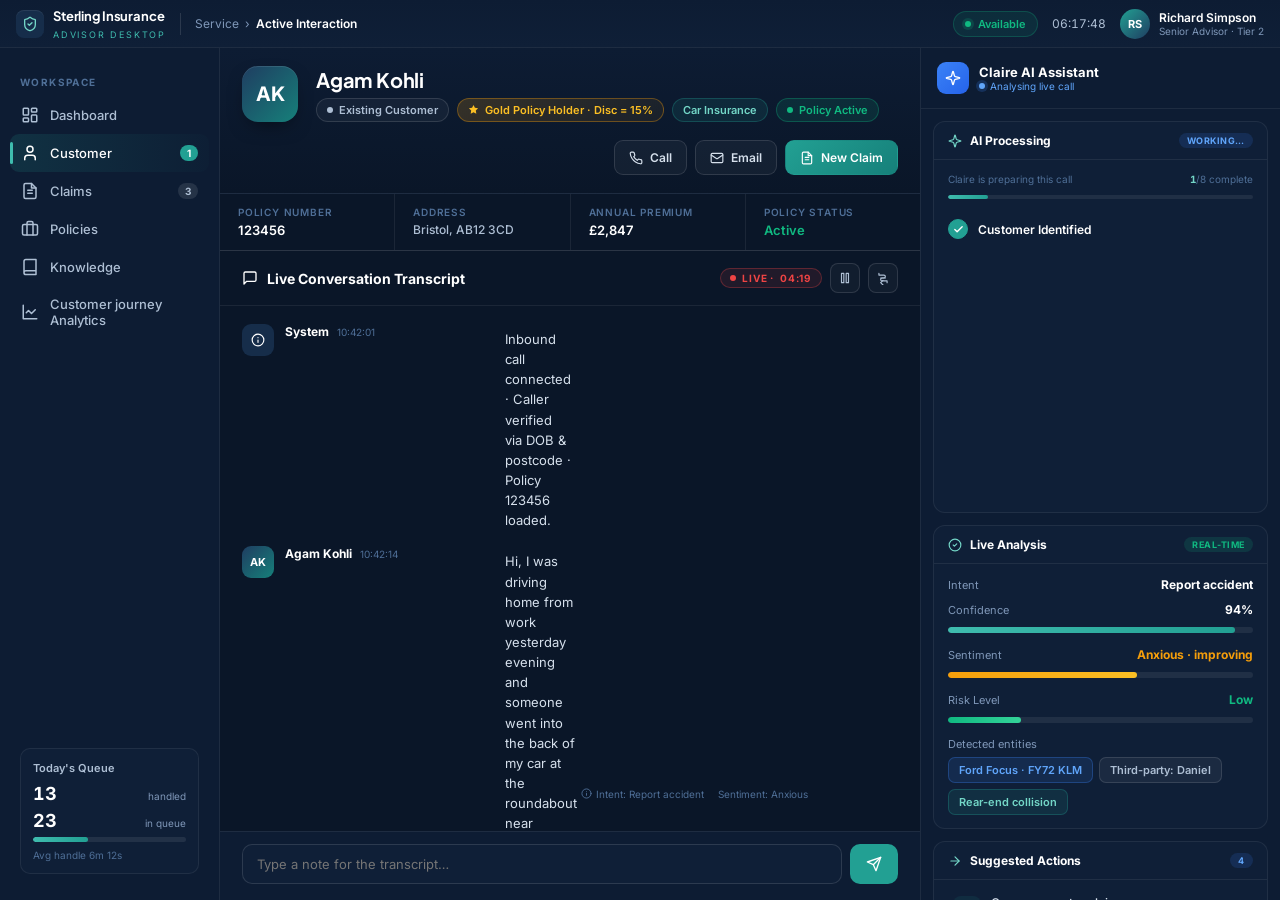
==== commit 148ab304: "Add files via upload" ====
--- a/agent.html
+++ b/agent.html
@@ -363,9 +363,9 @@
           <span class="status-pill"><span class="dot"></span> Available</span>
           <span class="clock" id="clock">--:--:--</span>
           <div class="advisor">
-            <div class="advisor-avatar">RP</div>
+            <div class="advisor-avatar">RS</div>
             <div>
-              <div class="advisor-name">Rachael Pillai</div>
+              <div class="advisor-name">Richard Simpson</div>
               <div class="advisor-role">Senior Advisor · Tier 2</div>
             </div>
           </div>
@@ -406,9 +406,9 @@
           <div class="nav-footer">
             <div class="queue-card">
               <h4>Today's Queue</h4>
-              <div class="queue-stat"><span class="v">7</span><span class="l">handled</span></div>
-              <div class="queue-stat"><span class="v">2</span><span class="l">in queue</span></div>
-              <div class="queue-bar"><span style="width:78%"></span></div>
+              <div class="queue-stat"><span class="v">13</span><span class="l">handled</span></div>
+              <div class="queue-stat"><span class="v">23</span><span class="l">in queue</span></div>
+              <div class="queue-bar"><span style="width:36%"></span></div>
               <div style="font-size:10px;color:var(--navy-400);margin-top:7px;">Avg handle 6m 12s</div>
             </div>
           </div>
@@ -451,7 +451,7 @@
                 Live Conversation Transcript
               </h2>
               <div class="tools">
-                <span class="live-tag"><span class="dot"></span> Live · 04:18</span>
+                <span class="live-tag"><span class="dot"></span> Live · <span id="callTimer">00:00</span></span>
                 <button class="icon-btn" title="Pause"><svg xmlns="http://www.w3.org/2000/svg" width="14" height="14" viewBox="0 0 24 24" fill="none" stroke="currentColor" stroke-width="2" stroke-linecap="round" stroke-linejoin="round"><rect width="4" height="16" x="6" y="4"/><rect width="4" height="16" x="14" y="4"/></svg></button>
                 <button class="icon-btn" title="Transfer"><svg xmlns="http://www.w3.org/2000/svg" width="14" height="14" viewBox="0 0 24 24" fill="none" stroke="currentColor" stroke-width="2" stroke-linecap="round" stroke-linejoin="round"><path d="M5 4v3h8.5a2.5 2.5 0 0 1 0 5H8"/><path d="m12 16-4 4 4 4"/><path d="M19 20v-3h-8.5a2.5 2.5 0 0 1 0-5H16"/></svg></button>
               </div>
@@ -476,9 +476,9 @@
               </div>
 
               <div class="msg agent">
-                <div class="av">RP</div>
+                <div class="av">RS</div>
                 <div class="body">
-                  <div class="row"><span class="who">Rachael (Advisor)</span><span class="time">10:42:39</span></div>
+                  <div class="row"><span class="who">Richard (Advisor)</span><span class="time">10:42:39</span></div>
                   <div class="bubble">I'm really sorry to hear that, Mr Kohli — glad you're okay. Let's get this logged for you straight away. Was anyone else in the vehicle with you, and were there any injuries at all?</div>
                 </div>
               </div>
@@ -500,9 +500,9 @@
               </div>
 
               <div class="msg agent">
-                <div class="av">RP</div>
+                <div class="av">RS</div>
                 <div class="body">
-                  <div class="row"><span class="who">Rachael (Advisor)</span><span class="time">10:43:21</span></div>
+                  <div class="row"><span class="who">Richard (Advisor)</span><span class="time">10:43:21</span></div>
                   <div class="bubble">That's helpful, thank you. Could you share the other driver's name and registration for me? And do you have any photos of the damage you could upload through the app?</div>
                 </div>
               </div>
@@ -672,7 +672,7 @@
 If you have any questions, just reply to this email or call us on 0800 123 4567 — we're here 24/7.
 
 Kind regards,
-Rachael Pillai
+Richard Simpson
 Senior Advisor, Sterling Insurance Group</div>
                 <div class="email-actions">
                   <button class="btn primary">Send</button>
@@ -708,6 +708,20 @@
         document.getElementById('clock').textContent = p(d.getHours()) + ':' + p(d.getMinutes()) + ':' + p(d.getSeconds());
       }
       tick(); setInterval(tick, 1000);
+
+      // Live call timer — counts up from when the page loads (call started at 04:18)
+      (function () {
+        var callTimerEl = document.getElementById('callTimer');
+        var startSeconds = 4 * 60 + 18; // matches the transcript's elapsed time
+        var p = function (n) { return String(n).padStart(2, '0'); };
+        function updateTimer() {
+          startSeconds++;
+          var m = Math.floor(startSeconds / 60);
+          var s = startSeconds % 60;
+          callTimerEl.textContent = p(m) + ':' + p(s);
+        }
+        setInterval(updateTimer, 1000);
+      })();
 
       // AI Assistant task feed — reveal one completed task every 2 seconds
       (function () {
@@ -751,9 +765,9 @@
         var node = document.createElement('div');
         node.className = 'msg agent';
         node.innerHTML =
-          '<div class="av">RP</div>' +
+          '<div class="av">RS</div>' +
           '<div class="body">' +
-          '<div class="row"><span class="who">Rachael (Advisor)</span><span class="time">' + new Date().toLocaleTimeString('en-GB') + '</span></div>' +
+          '<div class="row"><span class="who">Richard (Advisor)</span><span class="time">' + new Date().toLocaleTimeString('en-GB') + '</span></div>' +
           '<div class="bubble">' + text.replace(/</g, '&lt;') + '</div>' +
           '</div>';
         transcript.insertBefore(node, typingMsg);
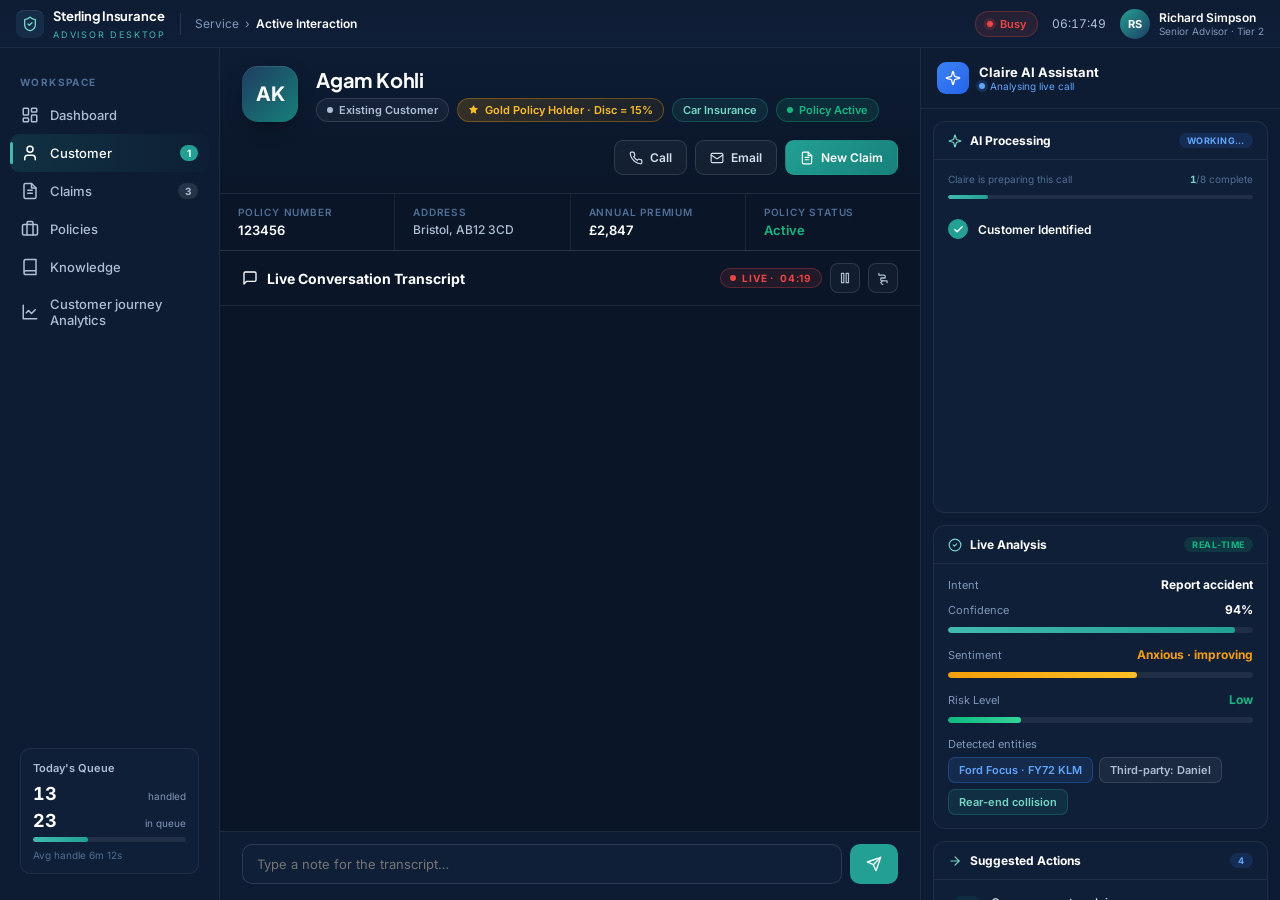
==== commit bafab806: "Add files via upload" ====
--- a/agent.html
+++ b/agent.html
@@ -81,6 +81,8 @@
         background: rgba(16,185,129,0.1); border: 1px solid rgba(16,185,129,0.25);
       }
       .status-pill .dot { height: 6px; width: 6px; border-radius: 50%; background: var(--green); box-shadow: 0 0 0 3px rgba(16,185,129,0.18); animation: blink 2s infinite; }
+      .status-pill.busy { color: var(--red); background: rgba(239,68,68,0.1); border-color: rgba(239,68,68,0.3); }
+      .status-pill.busy .dot { background: var(--red); box-shadow: 0 0 0 3px rgba(239,68,68,0.18); }
       .clock { font-size: 12px; color: var(--navy-200); font-variant-numeric: tabular-nums; }
       .advisor { display: flex; align-items: center; gap: 9px; }
       .advisor-avatar {
@@ -197,6 +199,10 @@
 
       .transcript { overflow-y: auto; padding: 18px 22px; }
       .msg { display: flex; gap: 11px; margin-bottom: 16px; animation: rise .35s ease-out both; }
+      /* Looping transcript reveal */
+      .msg.seq { animation: none; opacity: 0; transform: translateY(14px); transition: opacity .7s ease, transform .7s ease; }
+      .msg.seq.shown { opacity: 1; transform: none; }
+      .transcript { scroll-behavior: smooth; }
       .msg .av {
         height: 32px; width: 32px; border-radius: 9px; flex: none; display: grid; place-items: center;
         font-size: 11px; font-weight: 700; color: #fff;
@@ -252,7 +258,8 @@
       .metric .l { font-size: 11px; color: var(--navy-300); }
       .metric .v { font-size: 12px; font-weight: 700; color: #fff; display: inline-flex; align-items: center; gap: 6px; }
       .meter { height: 6px; border-radius: 4px; background: rgba(255,255,255,0.07); overflow: hidden; margin-top: 4px; }
-      .meter > span { display: block; height: 100%; border-radius: 4px; }
+      .meter > span { display: block; height: 100%; border-radius: 4px; transition: width 1.6s cubic-bezier(.4,0,.2,1); }
+      .metric .v { transition: color .6s ease, opacity .5s ease; }
 
       .tag-row { display: flex; flex-wrap: wrap; gap: 6px; }
       .tag-row .t {
@@ -360,7 +367,7 @@
           <span class="crumb">Service &nbsp;›&nbsp; <b>Active Interaction</b></span>
         </div>
         <div class="topbar-right">
-          <span class="status-pill"><span class="dot"></span> Available</span>
+          <span class="status-pill busy"><span class="dot"></span> Busy</span>
           <span class="clock" id="clock">--:--:--</span>
           <div class="advisor">
             <div class="advisor-avatar">RS</div>
@@ -589,14 +596,14 @@
             <div class="card-h"><span class="t"><svg xmlns="http://www.w3.org/2000/svg" width="14" height="14" viewBox="0 0 24 24" fill="none" stroke="currentColor" stroke-width="2" stroke-linecap="round" stroke-linejoin="round"><circle cx="12" cy="12" r="10"/><path d="m9 12 2 2 4-4"/></svg> Live Analysis</span><span class="pill" style="background:rgba(16,185,129,0.15);color:var(--green);">Real-time</span></div>
             <div class="card-b">
               <div class="metric"><span class="l">Intent</span><span class="v">Report accident</span></div>
-              <div class="metric"><span class="l">Confidence</span><span class="v">94%</span></div>
-              <div class="meter"><span style="width:94%;background:linear-gradient(90deg,var(--teal-400),var(--teal-500));"></span></div>
-
-              <div class="metric" style="margin-top:14px;"><span class="l">Sentiment</span><span class="v" style="color:var(--amber);">Anxious · improving</span></div>
-              <div class="meter"><span style="width:62%;background:linear-gradient(90deg,#f59e0b,#fbbf24);"></span></div>
-
-              <div class="metric" style="margin-top:14px;"><span class="l">Risk Level</span><span class="v" style="color:var(--green);">Low</span></div>
-              <div class="meter"><span style="width:24%;background:linear-gradient(90deg,#10b981,#34d399);"></span></div>
+              <div class="metric"><span class="l">Confidence</span><span class="v" id="confVal">94%</span></div>
+              <div class="meter"><span id="confBar" style="width:94%;background:linear-gradient(90deg,var(--teal-400),var(--teal-500));"></span></div>
+
+              <div class="metric" style="margin-top:14px;"><span class="l">Sentiment</span><span class="v" id="sentVal" style="color:var(--amber);">Anxious · improving</span></div>
+              <div class="meter"><span id="sentBar" style="width:62%;background:linear-gradient(90deg,#f59e0b,#fbbf24);"></span></div>
+
+              <div class="metric" style="margin-top:14px;"><span class="l">Risk Level</span><span class="v" id="riskVal" style="color:var(--green);">Low</span></div>
+              <div class="meter"><span id="riskBar" style="width:24%;background:linear-gradient(90deg,#10b981,#34d399);"></span></div>
 
               <div style="margin-top:14px;"><span class="l" style="font-size:11px;color:var(--navy-300);display:block;margin-bottom:6px;">Detected entities</span>
                 <div class="tag-row">
@@ -723,7 +730,7 @@
         setInterval(updateTimer, 1000);
       })();
 
-      // AI Assistant task feed — reveal one completed task every 2 seconds
+      // AI Assistant task feed — reveal one completed task every 2 seconds, then loop
       (function () {
         var items = document.querySelectorAll('#aiTaskList .ai-task');
         var countEl = document.getElementById('aiTaskCount');
@@ -732,25 +739,77 @@
         var total = items.length;
         var i = 0;
 
+        function setWorking() {
+          pillEl.textContent = 'Working…';
+          pillEl.style.background = 'rgba(59,130,246,0.15)';
+          pillEl.style.color = 'var(--blue-light)';
+        }
+
+        function resetCycle() {
+          // Fade everything out, then start the sequence again
+          for (var k = 0; k < total; k++) items[k].classList.remove('show');
+          i = 0;
+          countEl.textContent = '0';
+          barEl.style.width = '0%';
+          setWorking();
+          setTimeout(revealNext, 1200);
+        }
+
         function revealNext() {
           if (i >= total) {
             pillEl.textContent = 'Complete';
             pillEl.style.background = 'rgba(16,185,129,0.15)';
             pillEl.style.color = 'var(--green)';
+            setTimeout(resetCycle, 3500); // hold on "Complete", then loop
             return;
           }
           items[i].classList.add('show');
           i++;
           countEl.textContent = i;
           barEl.style.width = Math.round((i / total) * 100) + '%';
-          if (i < total) {
-            setTimeout(revealNext, 2000);
-          } else {
-            setTimeout(revealNext, 400);
-          }
+          setTimeout(revealNext, i < total ? 2000 : 600);
         }
 
         setTimeout(revealNext, 600);
+      })();
+
+      // Live Analysis — gently drift the confidence / sentiment / risk meters on a loop
+      (function () {
+        var states = [
+          { conf: 94, confTxt: '94%', sent: 62, sentTxt: 'Anxious · improving', sentCol: 'var(--amber)', risk: 24, riskTxt: 'Low', riskCol: 'var(--green)' },
+          { conf: 96, confTxt: '96%', sent: 71, sentTxt: 'Calmer · reassured', sentCol: 'var(--teal-300)', risk: 19, riskTxt: 'Low', riskCol: 'var(--green)' },
+          { conf: 91, confTxt: '91%', sent: 55, sentTxt: 'Concerned · stable', sentCol: 'var(--amber)', risk: 34, riskTxt: 'Low–Moderate', riskCol: 'var(--amber)' },
+          { conf: 98, confTxt: '98%', sent: 80, sentTxt: 'Positive · satisfied', sentCol: 'var(--teal-300)', risk: 15, riskTxt: 'Low', riskCol: 'var(--green)' }
+        ];
+        var confBar = document.getElementById('confBar');
+        var confVal = document.getElementById('confVal');
+        var sentBar = document.getElementById('sentBar');
+        var sentVal = document.getElementById('sentVal');
+        var riskBar = document.getElementById('riskBar');
+        var riskVal = document.getElementById('riskVal');
+        var idx = 0;
+
+        function fadeSwap(el, text, colour) {
+          el.style.opacity = '0';
+          setTimeout(function () {
+            el.textContent = text;
+            if (colour) el.style.color = colour;
+            el.style.opacity = '1';
+          }, 450);
+        }
+
+        function applyState() {
+          idx = (idx + 1) % states.length;
+          var s = states[idx];
+          confBar.style.width = s.conf + '%';
+          sentBar.style.width = s.sent + '%';
+          riskBar.style.width = s.risk + '%';
+          fadeSwap(confVal, s.confTxt);
+          fadeSwap(sentVal, s.sentTxt, s.sentCol);
+          fadeSwap(riskVal, s.riskTxt, s.riskCol);
+        }
+
+        setInterval(applyState, 4000);
       })();
 
       // Composer appends advisor notes to the transcript
@@ -774,6 +833,44 @@
         input.value = '';
         transcript.scrollTop = transcript.scrollHeight;
       });
+
+      // Live transcript — fade messages in one by one so the call appears to be unfolding, then loop
+      (function () {
+        var msgs = Array.prototype.slice.call(transcript.querySelectorAll('.msg'));
+        if (!msgs.length) return;
+
+        msgs.forEach(function (m) { m.classList.add('seq'); });
+
+        var j = 0;
+        var paused = false;
+
+        // Pause the loop while the advisor is typing a note, resume shortly after
+        input.addEventListener('focus', function () { paused = true; });
+        input.addEventListener('blur', function () { setTimeout(function () { paused = false; }, 1500); });
+
+        function showNext() {
+          if (paused) { setTimeout(showNext, 1500); return; }
+
+          if (j >= msgs.length) {
+            setTimeout(function () {
+              if (paused) { setTimeout(showNext, 1500); return; }
+              msgs.forEach(function (m) { m.classList.remove('shown'); });
+              transcript.scrollTop = 0;
+              j = 0;
+              setTimeout(showNext, 1000);
+            }, 4000); // hold the full conversation on screen before replaying
+            return;
+          }
+
+          msgs[j].classList.add('shown');
+          j++;
+          // keep the newest message in view
+          transcript.scrollTop = transcript.scrollHeight;
+          setTimeout(showNext, 2200);
+        }
+
+        setTimeout(showNext, 500);
+      })();
     </script>
   </body>
 </html>
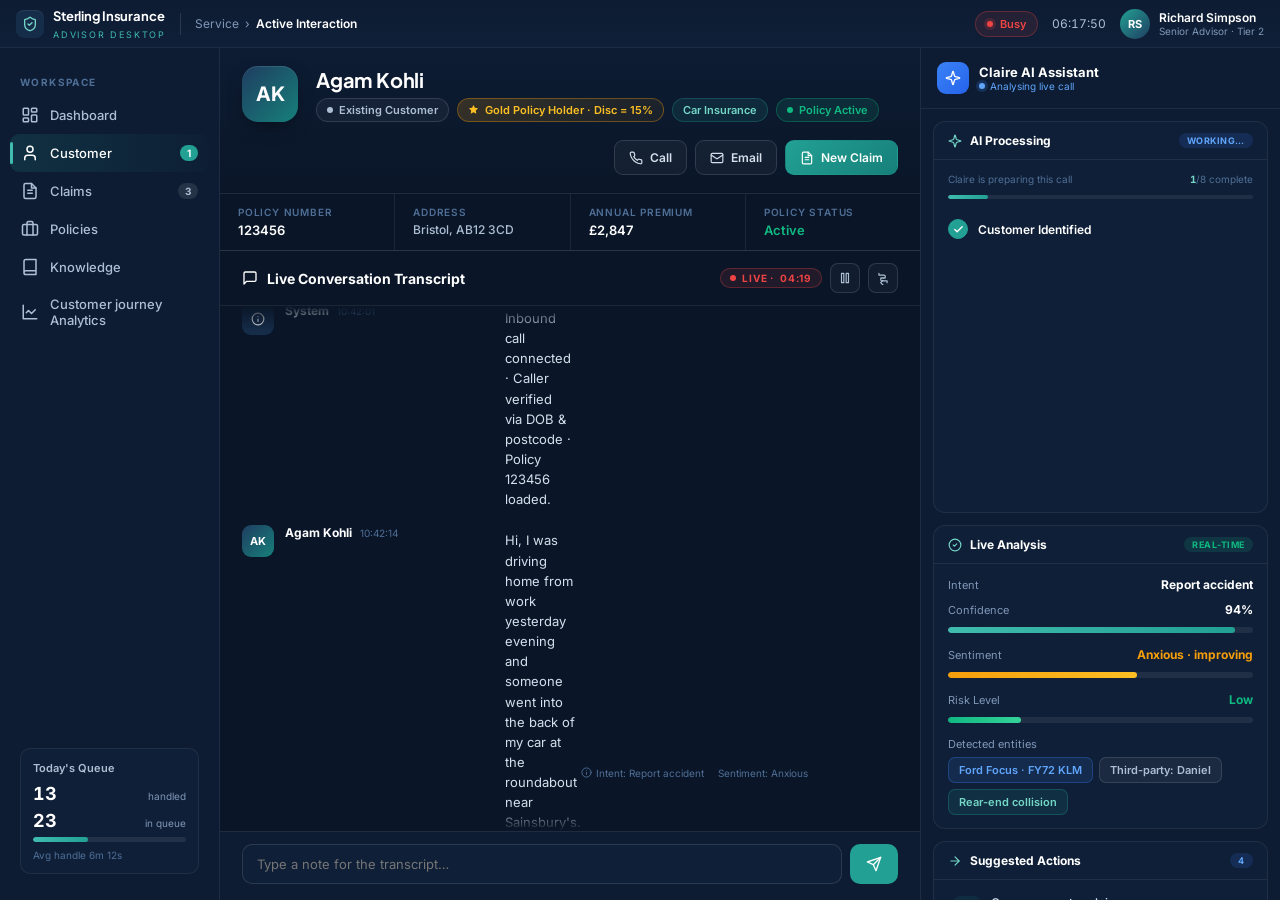
==== commit 59b2e3ed: "Add files via upload" ====
--- a/agent.html
+++ b/agent.html
@@ -199,10 +199,11 @@
 
       .transcript { overflow-y: auto; padding: 18px 22px; }
       .msg { display: flex; gap: 11px; margin-bottom: 16px; animation: rise .35s ease-out both; }
-      /* Looping transcript reveal */
-      .msg.seq { animation: none; opacity: 0; transform: translateY(14px); transition: opacity .7s ease, transform .7s ease; }
-      .msg.seq.shown { opacity: 1; transform: none; }
-      .transcript { scroll-behavior: smooth; }
+      /* Subtle fade at the top/bottom edges so the auto-scroll feels continuous */
+      .transcript {
+        -webkit-mask-image: linear-gradient(180deg, transparent 0, #000 26px, #000 calc(100% - 26px), transparent 100%);
+        mask-image: linear-gradient(180deg, transparent 0, #000 26px, #000 calc(100% - 26px), transparent 100%);
+      }
       .msg .av {
         height: 32px; width: 32px; border-radius: 9px; flex: none; display: grid; place-items: center;
         font-size: 11px; font-weight: 700; color: #fff;
@@ -834,42 +835,46 @@
         transcript.scrollTop = transcript.scrollHeight;
       });
 
-      // Live transcript — fade messages in one by one so the call appears to be unfolding, then loop
+      // Live transcript — slow continuous auto-scroll that loops back to the top
       (function () {
-        var msgs = Array.prototype.slice.call(transcript.querySelectorAll('.msg'));
-        if (!msgs.length) return;
-
-        msgs.forEach(function (m) { m.classList.add('seq'); });
-
-        var j = 0;
         var paused = false;
-
-        // Pause the loop while the advisor is typing a note, resume shortly after
+        var pos = 0;
+        var SPEED = 0.35; // pixels per frame — slow, cinematic drift
+
+        // Don't fight the user: pause on hover, manual scroll, or while typing a note
+        transcript.addEventListener('mouseenter', function () { paused = true; });
+        transcript.addEventListener('mouseleave', function () { pos = transcript.scrollTop; paused = false; });
+        transcript.addEventListener('wheel', function () {
+          paused = true;
+          clearTimeout(transcript._resumeT);
+          transcript._resumeT = setTimeout(function () { pos = transcript.scrollTop; paused = false; }, 3000);
+        });
         input.addEventListener('focus', function () { paused = true; });
-        input.addEventListener('blur', function () { setTimeout(function () { paused = false; }, 1500); });
-
-        function showNext() {
-          if (paused) { setTimeout(showNext, 1500); return; }
-
-          if (j >= msgs.length) {
-            setTimeout(function () {
-              if (paused) { setTimeout(showNext, 1500); return; }
-              msgs.forEach(function (m) { m.classList.remove('shown'); });
-              transcript.scrollTop = 0;
-              j = 0;
-              setTimeout(showNext, 1000);
-            }, 4000); // hold the full conversation on screen before replaying
-            return;
+        input.addEventListener('blur', function () {
+          setTimeout(function () { pos = transcript.scrollTop; paused = false; }, 1500);
+        });
+
+        function step() {
+          var max = transcript.scrollHeight - transcript.clientHeight;
+
+          if (!paused && max > 4) {
+            pos += SPEED;
+            if (pos >= max) {
+              // Reached the end — hold briefly, then glide back to the top
+              paused = true;
+              setTimeout(function () {
+                transcript.scrollTo({ top: 0, behavior: 'smooth' });
+                setTimeout(function () { pos = 0; paused = false; }, 1200);
+              }, 2500);
+            } else {
+              transcript.scrollTop = pos;
+            }
           }
-
-          msgs[j].classList.add('shown');
-          j++;
-          // keep the newest message in view
-          transcript.scrollTop = transcript.scrollHeight;
-          setTimeout(showNext, 2200);
+          requestAnimationFrame(step);
         }
 
-        setTimeout(showNext, 500);
+        pos = transcript.scrollTop;
+        requestAnimationFrame(step);
       })();
     </script>
   </body>
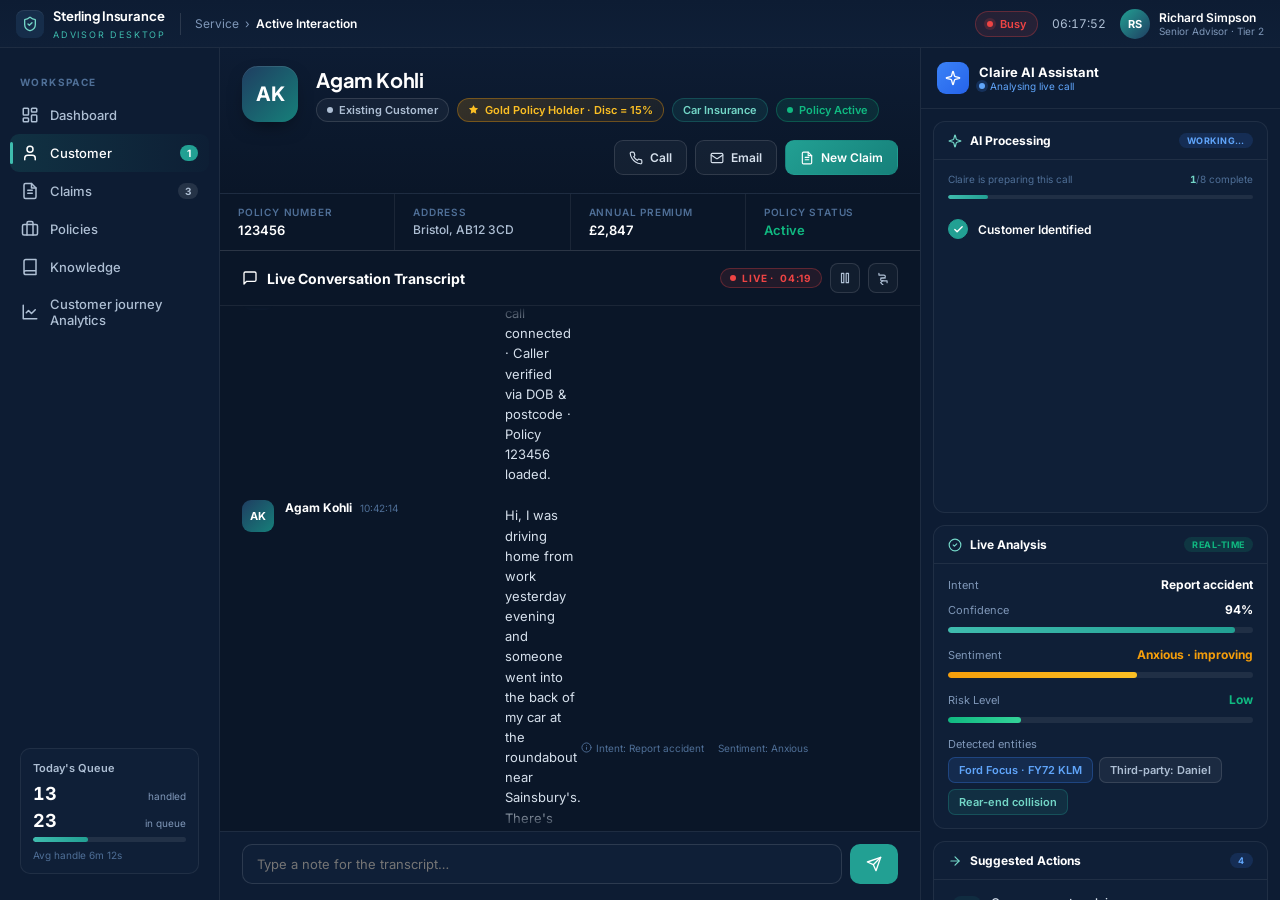
==== commit 5d67ec4f: "Add files via upload" ====
--- a/agent.html
+++ b/agent.html
@@ -839,7 +839,8 @@
       (function () {
         var paused = false;
         var pos = 0;
-        var SPEED = 0.35; // pixels per frame — slow, cinematic drift
+        var SPEED = 0.75; // pixels per frame — steady, readable drift
+        var END_GAP = 8;  // restart this far from the bottom so no blank space is shown
 
         // Don't fight the user: pause on hover, manual scroll, or while typing a note
         transcript.addEventListener('mouseenter', function () { paused = true; });
@@ -859,13 +860,13 @@
 
           if (!paused && max > 4) {
             pos += SPEED;
-            if (pos >= max) {
-              // Reached the end — hold briefly, then glide back to the top
+            if (pos >= max - END_GAP) {
+              // Near the end — brief beat, then glide straight back to the top
               paused = true;
               setTimeout(function () {
                 transcript.scrollTo({ top: 0, behavior: 'smooth' });
-                setTimeout(function () { pos = 0; paused = false; }, 1200);
-              }, 2500);
+                setTimeout(function () { pos = 0; paused = false; }, 700);
+              }, 900);
             } else {
               transcript.scrollTop = pos;
             }
